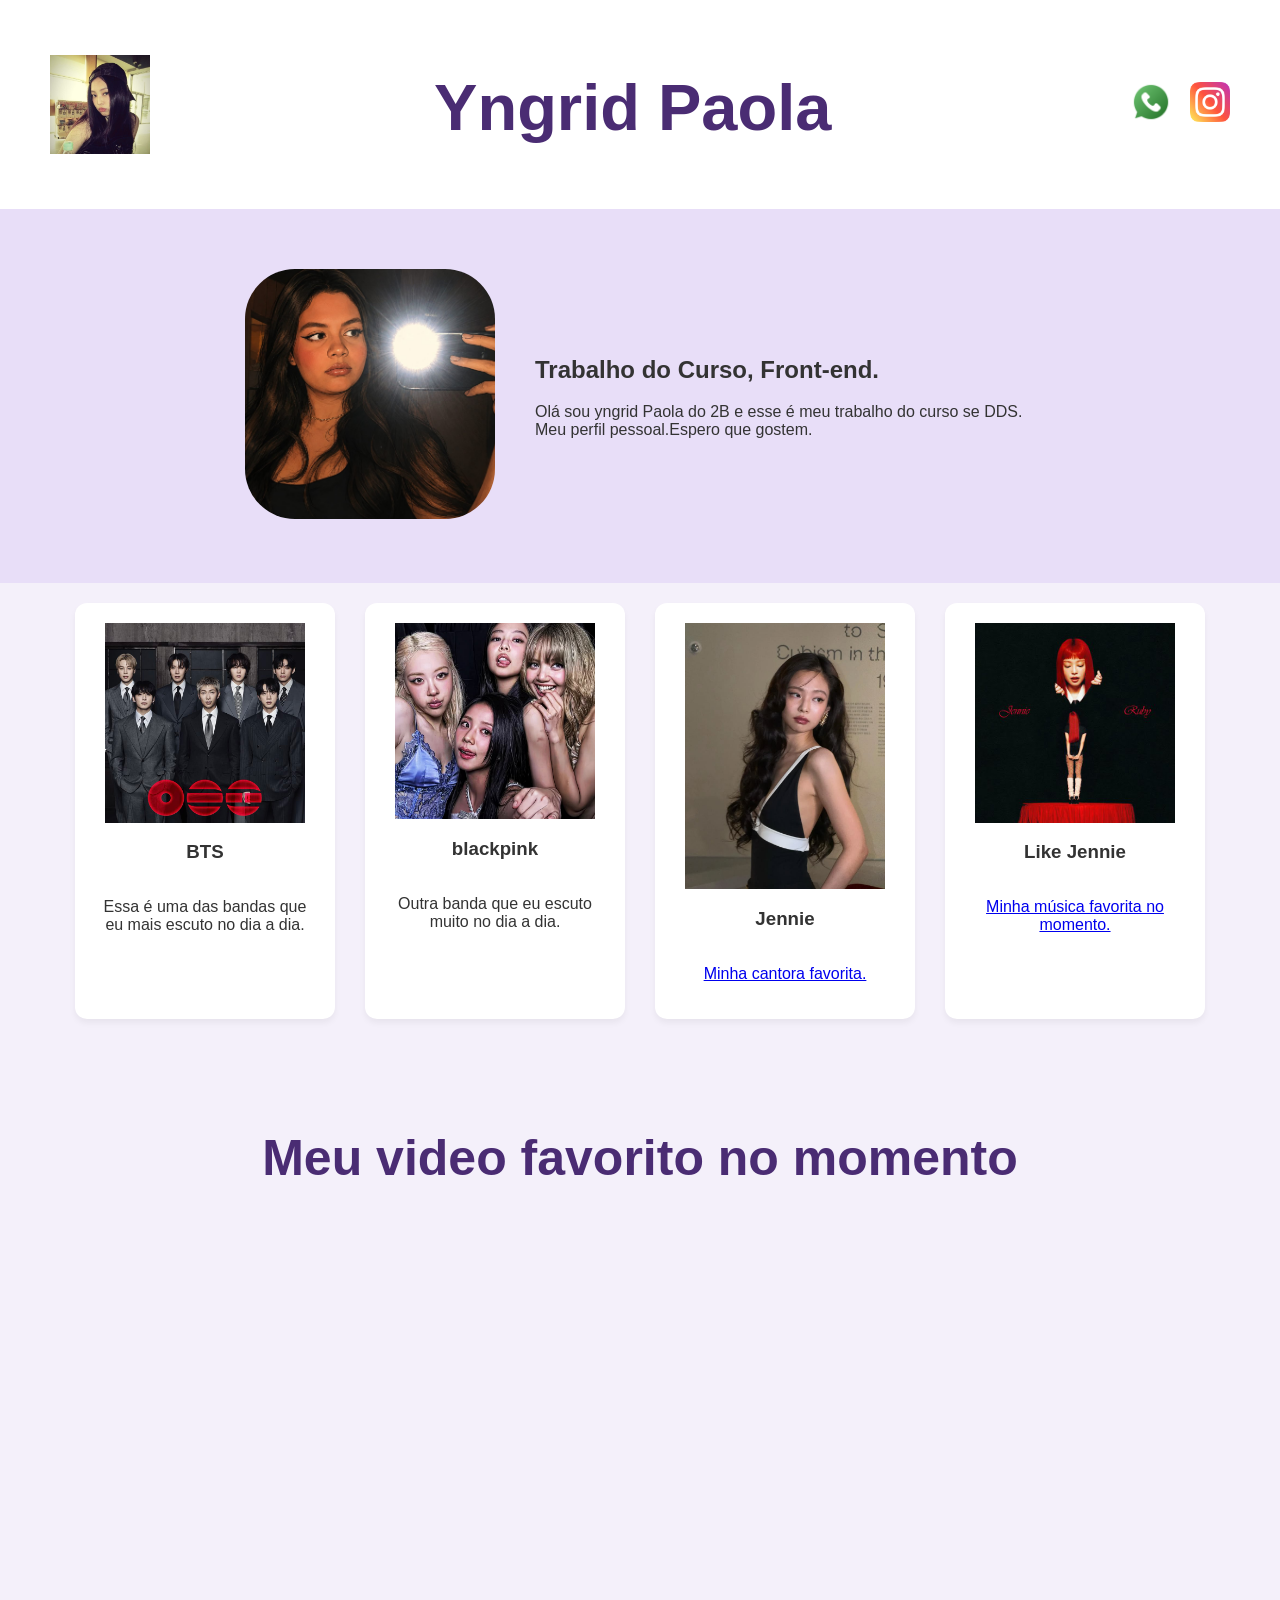
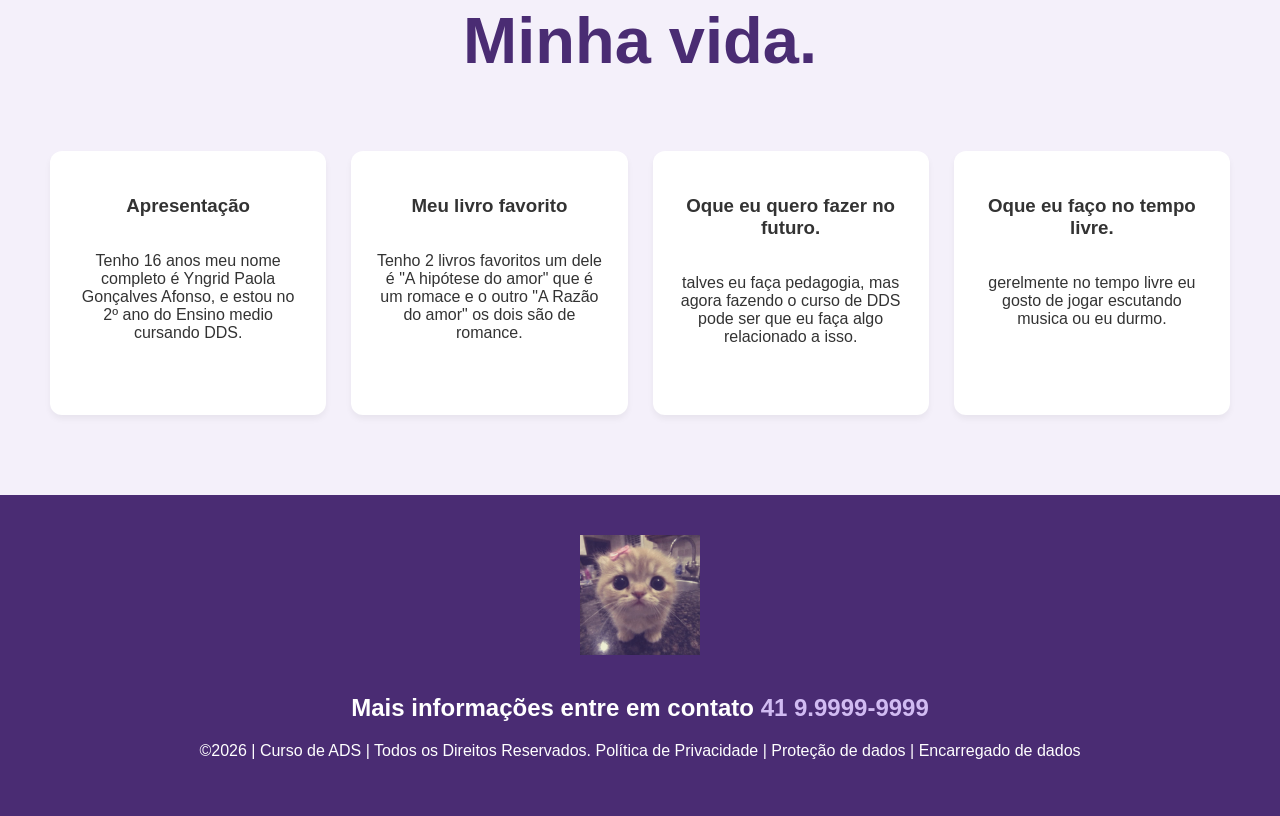
==== index.html @ d9e91f23 "94" ====
<!DOCTYPE html>
<html lang="pt-br">
<head>
<meta charset="UTF-8">
<meta name="viewport" content="width=device-width, initial-scale=1.0">
<title>Home | Nossa Escola</title>
<link rel="stylesheet" href="style.css">
</head>
<body>
<!--header é a parte do cabeçalho do site, é o topo da página-->
<header class="cabecalho-itens">
<img class="cabecalho_imagem" src="ᜊ       ۬  ｡       ∗  💦      𝗷𝗲𝗻𝗻𝗶𝗲   ︕     𐩅.jfif" alt="Logo da Página" style="width: 100px; height: auto;">
<h1 style="font-size: 65px;" class="titulo_site">Yngrid Paola</h1>
<div class="sociais">
<img class="sociais" src="whatsapp.png" alt="Meu whatsapp">
<img class="sociais" src="instagram.png" alt="Meu instagram">
</div>
</header>
<!--Seção banner 1 é a parte do paragrafo 1 da página-->
<!DOCTYPE html>
<html lang="pt-BR">
<head>
  <meta charset="UTF-8">
  <meta name="viewport" content="width=device-width, initial-scale=1.0">
  <title>Banner com Flexbox</title>
 
  
</head>
<body>

  <!-- Início do Banner -->
  <section class="banner1"> 
    
    <!-- Lado Esquerdo: Imagem -->
    <div class="banner-foto-container">
      <img class="foto-pessoal" src="WhatsApp Image 2026-06-09 at 20.03.04 (1).jpeg" alt="Foto pessoal"> 
    </div>
    
    <!-- Lado Direito: Texto -->
    <div class="banner-texto">
      <h2>Trabalho do Curso, Front-end.</h2>
      <p>Olá sou yngrid Paola do 2B e esse é meu trabalho do curso se DDS. Meu perfil pessoal.Espero que gostem.</p>
    </div>

  </section>
  <!-- Fim do Banner -->




<!--Seção estudantes é a parte do paragrafo 2 da página -- "Meninos"-->
<!--altere em "src="estudante_menino_1.png" para src"nome da imagem do menino em
todos abaixo-->
<!--altere em "src="site_school.png" para src"nome da logo em todos abaixo-->
<!--para aumentar os alunos copie a div no edidor que corresponda desde a foto
até os icones abaixo - dúvidas chame o professor-->
<section class="Minhas_músicas">
    <!-- Este container ativa o alinhamento lado a lado -->
    <div class="estudantes_todos"> 
        
        <div class="estudante-div">
            <img src="BTS ARIRANG.jfif" alt="Foto do BTS" style="width: 200px;">
            <h3>BTS</h3>
            <p>Essa é uma das bandas que eu mais escuto no dia a dia.</p> 
        </div>

        <div class="estudante-div">
            <img src="Blackpink ot4 picture 4K (2).jfif" alt="Foto do blackpink" style="width: 200px;">
            <h3>blackpink</h3>
            <p>Outra banda que eu escuto muito no dia a dia.</p>
        </div>

        <div class="estudante-div">
            <img src="BLACKPINK Dreamy Lullabies 🖤 _ 1 Hour Relaxing Instrumental Covers💗 (1).jfif" alt="Foto da jennie" style="width: 200px;">
            <h3>Jennie</h3>
            <a href="https://www.instagram.com/jennierubyjane?utm_source=ig_web_button_share_sheet&igsh=ZDNlZDc0MzIxNw==" target="_blank">
            <p>Minha cantora favorita.</p>
            </a>
        </div>

        <div class="estudante-div">
            <img src="ExtraL.jfif" alt="Foto da música favorita" style="width: 200px;">
            <h3>Like Jennie</h3>
            <a href="https://open.spotify.com/intl-pt/track/0fK7ie6XwGxQTIkpFoWkd1?si=e991d6386d3b49d6" target="_blank">
              <p>Minha música favorita no momento.</p>
              </a>
        </div>

    </div>
</section>

<!--Seção video-->
  <div class="container-video">
      <h3 class="titulo_video"> Meu video favorito no momento</h3>
      <p>
 <iframe width="560" height="315" src="https://www.youtube.com/embed/mvnLt4dLwZQ?si=Fg2loCQ_ZtENifbz" title="YouTube video player" frameborder="0" allow="accelerometer; autoplay; clipboard-write; encrypted-media; gyroscope; picture-in-picture; web-share" referrerpolicy="strict-origin-when-cross-origin" allowfullscreen></iframe>
      </p>
</div>
<section class="essa_sou_eu">
<h1 style="font-size: 65px;" class="titulo_site">Minha vida.</h1>
<p> </p>

<!--Seção estudantes é a parte do paragrafo 3 da página -- "Meninas"-->
<!--altere em "src="estudante_menina_1.png" para src"nome da imagem do menina em
todas abaixo-->
<!--altere em "src="site_school.png" para src"nome da logo em todos abaixo-->
<section class="estudante">
<div class="estudantes_todos">
<div class="estudante-div">
<h3 class="estudante-nome">Apresentação</h3>
<p>Tenho 16 anos meu nome completo é Yngrid Paola Gonçalves Afonso, e estou no 2º ano do Ensino medio cursando DDS.<p></p>
</div>

<div class="estudante-div">
<h3 class="estudante-nome">Meu livro favorito</h3>
<p>Tenho 2 livros favoritos um dele é "A hipótese do amor" que é um romace e o outro "A Razão do amor" os dois são de romance.<p>
</div>

<div class="estudante-div">
<h3 class="estudante-nome">Oque eu quero fazer no futuro.</h3>
<p>talves eu faça pedagogia, mas agora fazendo o curso de DDS pode ser que eu faça algo relacionado a isso.</p>
</div>

<div class="estudante-div">
<h3 class="estudante-nome">Oque eu faço no tempo livre.</h3>
<p> gerelmente no tempo livre eu gosto de jogar escutando musica ou eu durmo.<p>
</div>
</div>
</section>
<!--Seção rodapé é a parte final da paragrafo 3 da página-->
<footer class="escola">
<img class="logo_rodape" src="couquette kitty _3.jfif" alt="Logo da Escola">
<h2 class="escola-título">Mais informações entre em contato<a class="link"

href="https://wa.me/5541999999999"> 41 9.9999-9999 </a></h2>
<p></p>
<p>©2026 | Curso de ADS | Todos os Direitos Reservados.
Política de Privacidade | Proteção de dados | Encarregado de dados</p>
<p> </p>
</footer>
</body>
</html>
---- style.css ----
body {
    font-family: Arial, sans-serif;
    margin: 0;
    padding: 0;
    background-color: #f4f0fa; /* Cor de fundo suave (tom pastel/lilás) */
    color: #333333;
}

/* Cabeçalho */
.cabecalho-itens {
    display: flex;
    justify-content: space-between;
    align-items: center;
    padding: 20px 50px;
    background-color: #ffffff;
    box-shadow: 0 2px 5px rgba(0,0,0,0.1);
}

.sociais img {
    width: 40px;
    height: auto;
    margin-left: 15px;
}

/* 1. Banner Principal (Foto de um lado, texto do outro) */
.banner1 {
    display: flex;
    align-items: center;
    justify-content: center;
    gap: 40px; /* Espaço entre a foto e o texto */
    padding: 60px 50px;
    background-color: #e8def8; /* Fundo ligeiramente diferente para destacar o banner */
}

.foto-pessoal {
    width: 250px;
    height: 250px;
    border-radius: 50px; /* Bordas arredondadas na foto */
    object-fit: cover;
}

.banner-texto {
    max-width: 500px;
}

/* Títulos das Seções */
.titulo_site {
    text-align: center;
    margin-top: 50px;
    color: #4a2c73;
}

/* 2. Seção de Músicas (Um do lado do outro, texto embaixo da foto) */
/* Alinha os blocos (cards) um do lado do outro */
.estudantes_todos {
    display: flex;
    flex-direction: row; 
    flex-wrap: wrap; 
    justify-content: center;
    gap: 30px; 
    padding: 20px;
}

/* Mantém o texto embaixo da imagem dentro de cada bloco */
.estudante-div {
    display: flex;
    flex-direction: column; 
    align-items: center; 
    text-align: center;
    background-color: #ffffff;
    padding: 20px;
    border-radius: 12px;
    width: 220px; 
    box-shadow: 0 4px 6px rgba(0,0,0,0.05);
}

.titulo_video{
    font-family: 'Segoe UI', Tahoma, Geneva, Verdana, sans-serif;
    font-size: 50px;
    font-weight: bold;
    color: #4a2c73;
    text-align: center;
    margin-bottom: 15px;
}

.container-video{
    width: 100%;
    height: auto;
    display: flex;
    flex-direction: column;
    align-items: center;
    justify-content: center;
    margin-top: 40px;
    margin-bottom: 20px;
    max-width: 100%;
}

.estudante-imagem {
    border-radius: 8px;
    height: 200px;
    object-fit: cover;
}

/* 3. Seção Minha Vida (Textos um do lado do outro) */
.essa_sou_eu .estudantes_todos {
    display: flex;
    flex-wrap: wrap;
    justify-content: center;
    gap: 25px;
    padding: 20px 50px;
}

.essa_sou_eu .estudante-div {
    flex: 1;
    min-width: 200px; /* Impede que fiquem esmagados em telas menores */
    max-width: 280px;
    background-color: #ffffff;
    padding: 25px;
    border-radius: 12px;
    box-shadow: 0 4px 6px rgba(0,0,0,0.05);
}

/* Rodapé */
.escola {
    text-align: center;
    padding: 40px 20px;
    margin-top: 60px;
    background-color: #4a2c73;
    color: #ffffff;
}

.escola .link {
    color: #d1bbf2;
    text-decoration: none;
    font-weight: bold;
}

.logo_rodape {
    width: 120px;
    height: auto;
    margin-bottom: 15px;
}
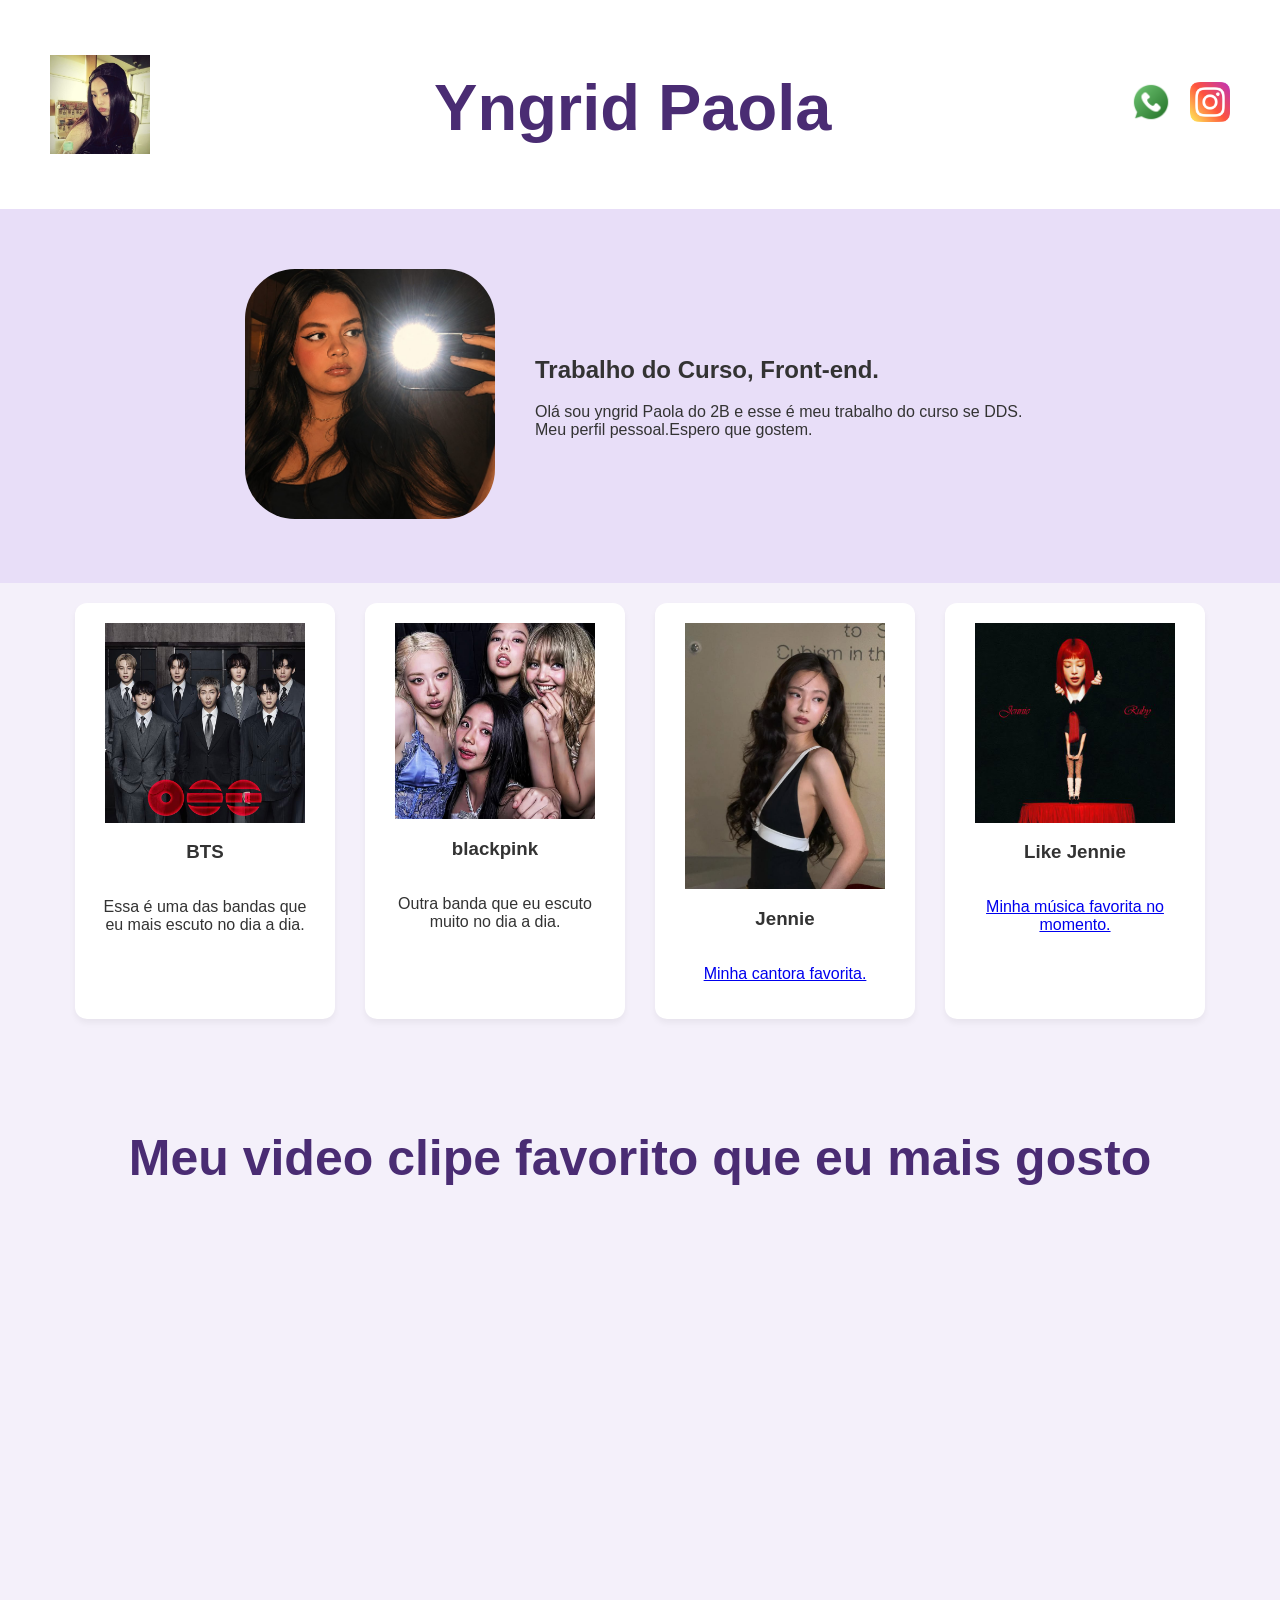
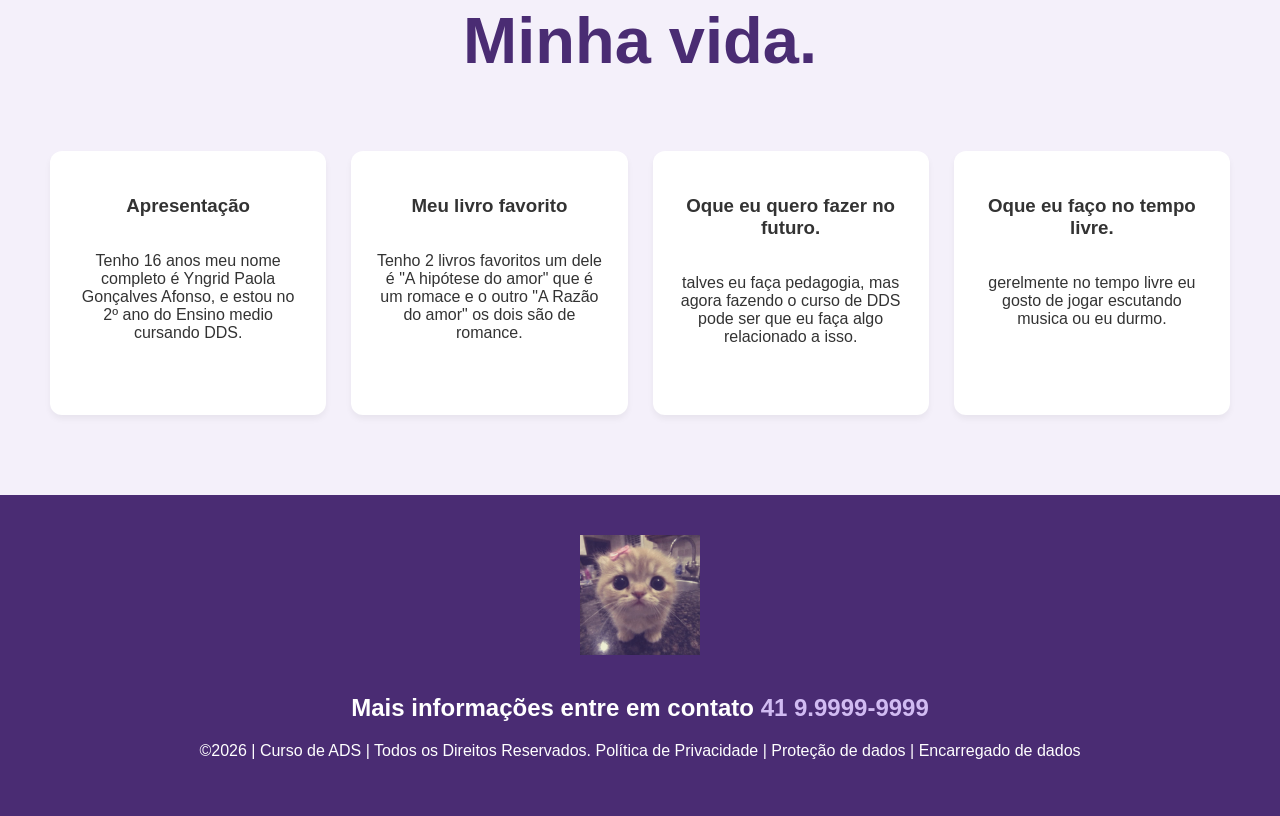
==== commit 0c753814: "115" ====
--- a/index.html
+++ b/index.html
@@ -91,10 +91,9 @@
 
 <!--Seção video-->
   <div class="container-video">
-      <h3 class="titulo_video"> Meu video favorito no momento</h3>
+      <h3 class="titulo_video"> Meu video clipe favorito que eu mais gosto</h3>
       <p>
- <iframe width="560" height="315" src="https://www.youtube.com/embed/mvnLt4dLwZQ?si=Fg2loCQ_ZtENifbz" title="YouTube video player" frameborder="0" allow="accelerometer; autoplay; clipboard-write; encrypted-media; gyroscope; picture-in-picture; web-share" referrerpolicy="strict-origin-when-cross-origin" allowfullscreen></iframe>
-      </p>
+ <iframe width="560" height="315" src="https://www.youtube.com/embed/cXmYNmQ4BuM?si=SLpZwL4LvxXuywJZ" title="YouTube video player" frameborder="0" allow="accelerometer; autoplay; clipboard-write; encrypted-media; gyroscope; picture-in-picture; web-share" referrerpolicy="strict-origin-when-cross-origin" allowfullscreen></iframe>
 </div>
 <section class="essa_sou_eu">
 <h1 style="font-size: 65px;" class="titulo_site">Minha vida.</h1>
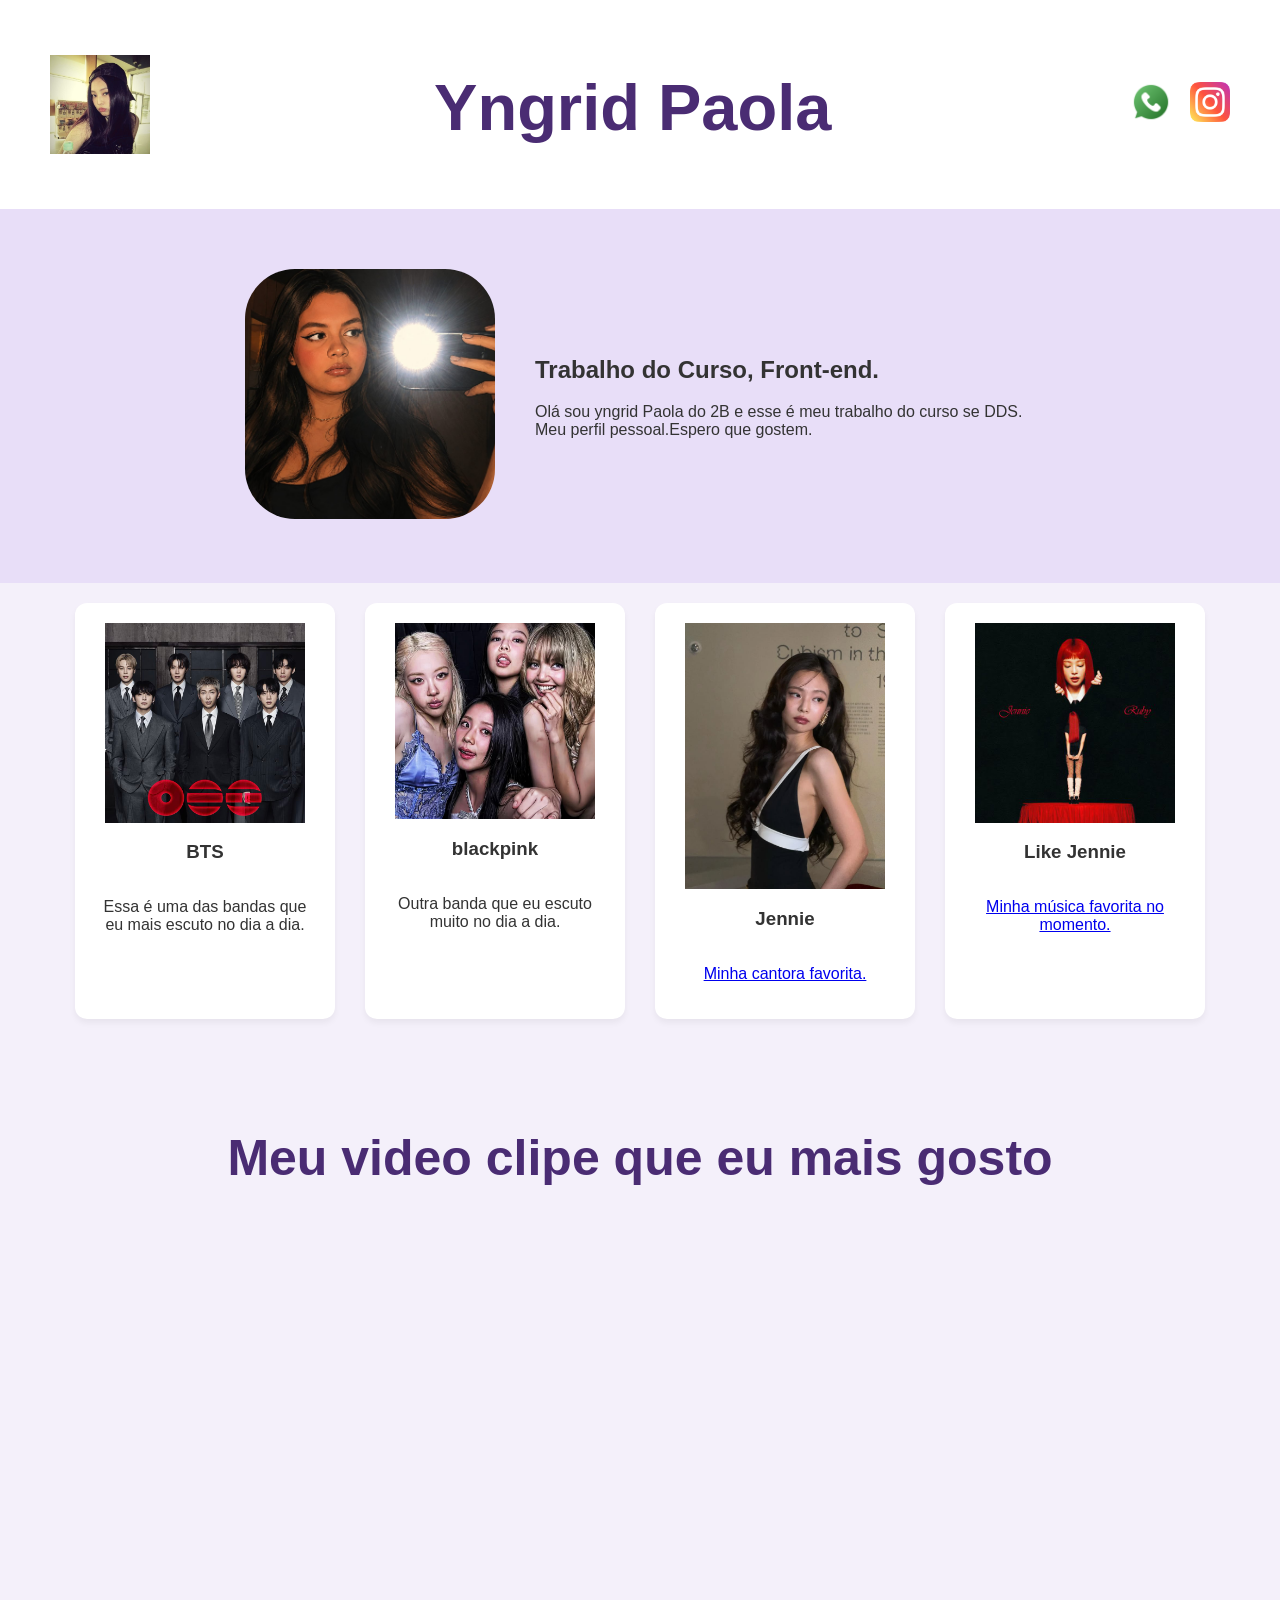
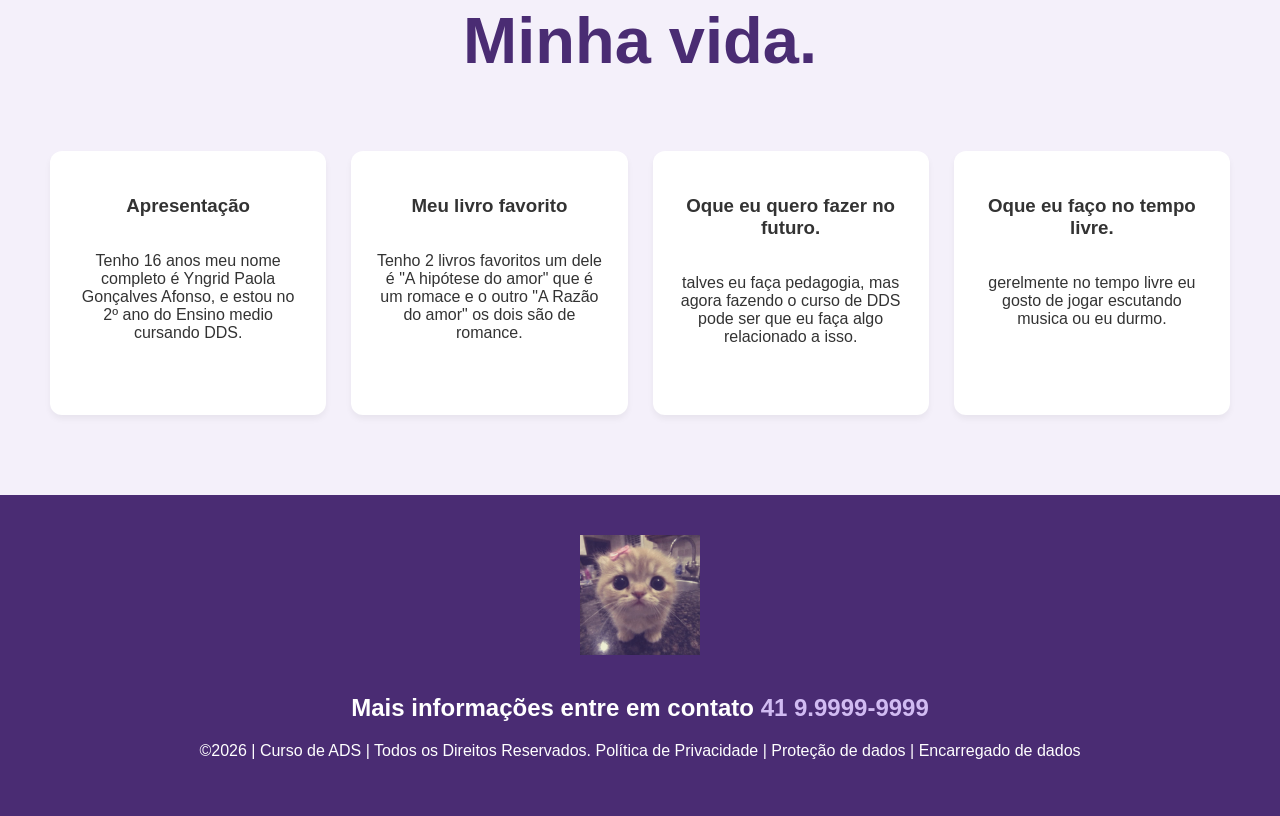
==== commit 2fca1423: "115" ====
--- a/index.html
+++ b/index.html
@@ -91,7 +91,7 @@
 
 <!--Seção video-->
   <div class="container-video">
-      <h3 class="titulo_video"> Meu video clipe favorito que eu mais gosto</h3>
+      <h3 class="titulo_video"> Meu video clipe que eu mais gosto</h3>
       <p>
  <iframe width="560" height="315" src="https://www.youtube.com/embed/cXmYNmQ4BuM?si=SLpZwL4LvxXuywJZ" title="YouTube video player" frameborder="0" allow="accelerometer; autoplay; clipboard-write; encrypted-media; gyroscope; picture-in-picture; web-share" referrerpolicy="strict-origin-when-cross-origin" allowfullscreen></iframe>
 </div>
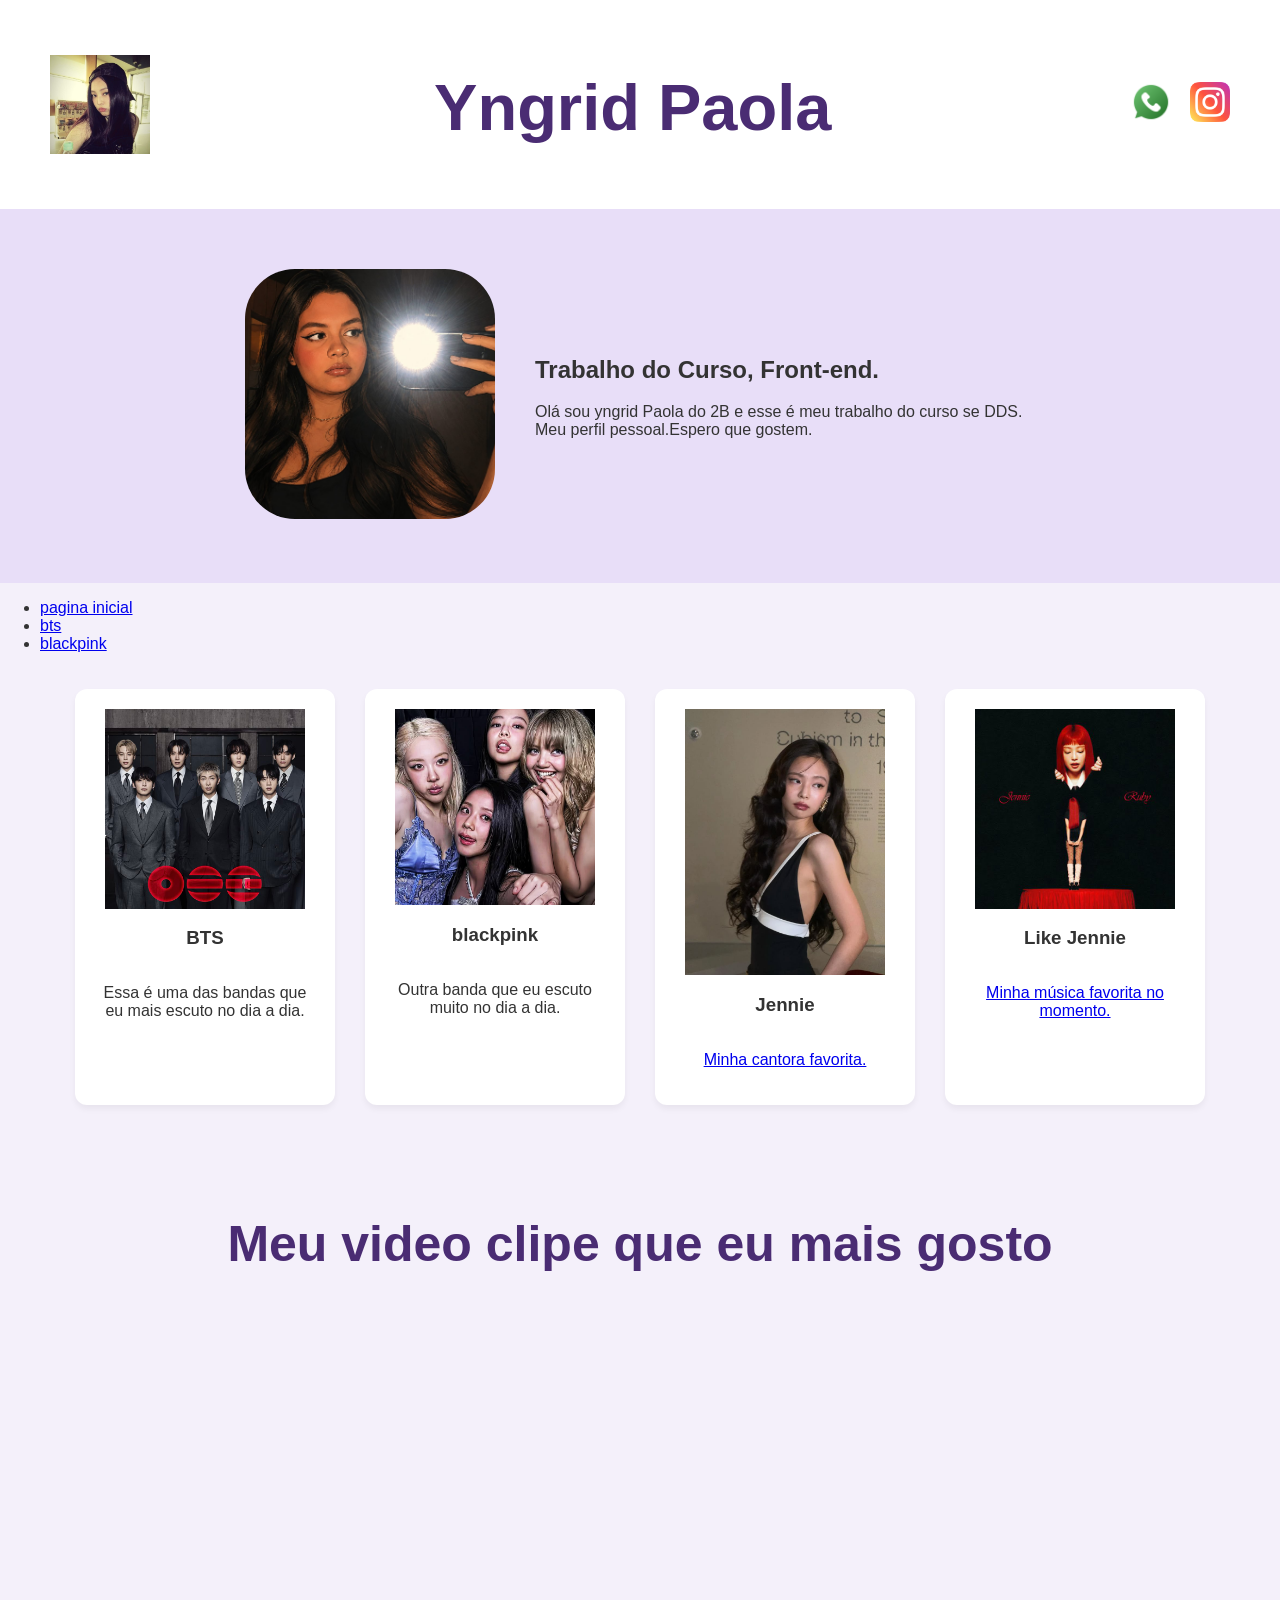
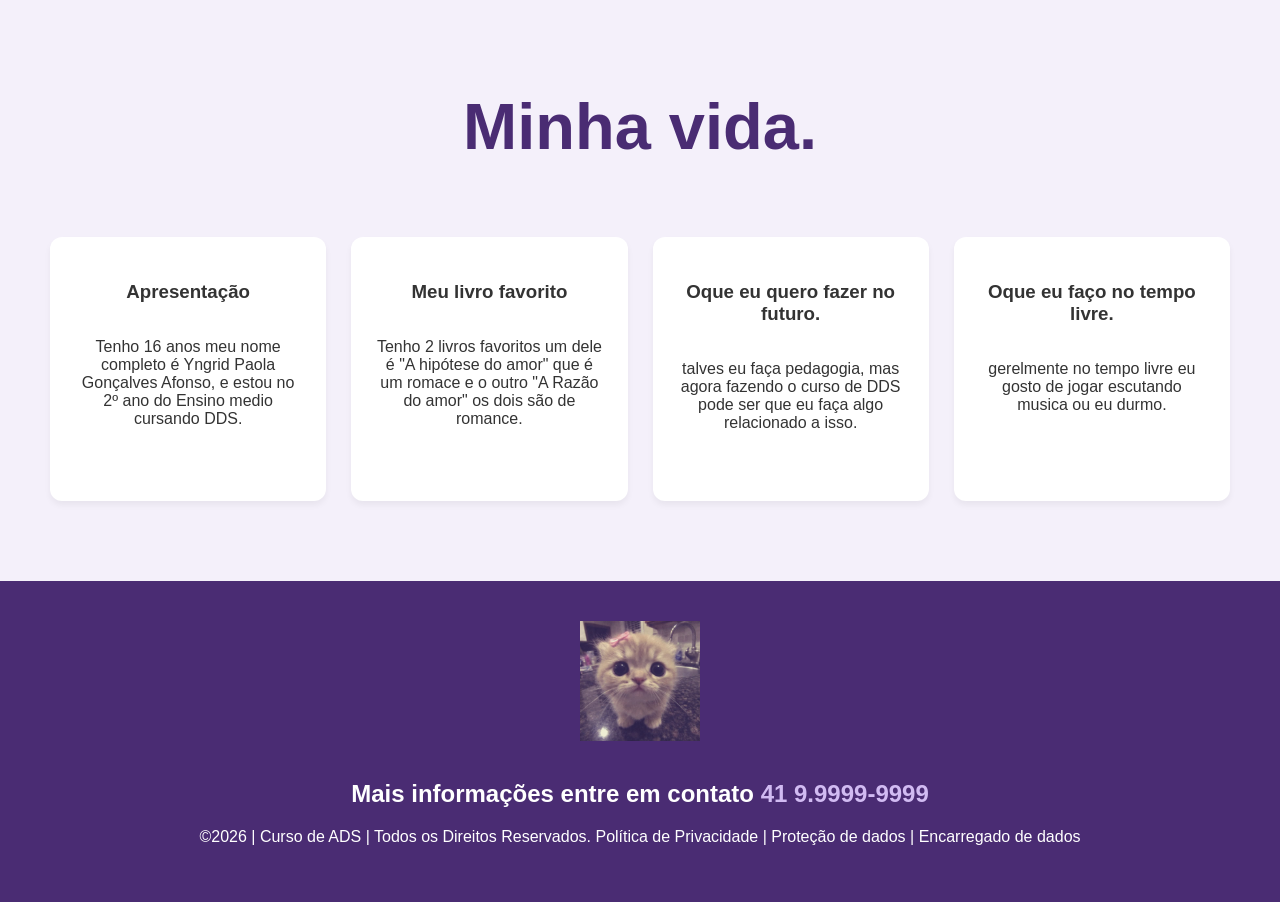
==== commit 6091a250: "03" ====
--- a/index.html
+++ b/index.html
@@ -45,7 +45,14 @@
   </section>
   <!-- Fim do Banner -->
 
-
+<nav class="menu-navegacao">
+  <ul>
+  <li><a href="index.html">pagina inicial</a></li>
+  <li><a href="bts.html">bts</a></li>
+  <li><a href="blackpink.html">blackpink</a></li>
+</ul>
+</nav>
+ 
 
 
 <!--Seção estudantes é a parte do paragrafo 2 da página -- "Meninos"-->
--- a/style.css
+++ b/style.css
@@ -31,6 +31,218 @@
     padding: 60px 50px;
     background-color: #e8def8; /* Fundo ligeiramente diferente para destacar o banner */
 }
+
+.banner2 {
+      margin: 0;
+      padding: 20px;
+      box-sizing: border-box;
+    }
+
+    .banner2 .banner-foto-container {
+      width: 90%;
+      max-width: 1000px;
+      height: 70vh;
+      margin: 0 auto;
+      overflow: hidden;
+      border: 3px solid #333;
+      border-radius: 12px;
+      box-shadow: 0 4px 10px rgba(0, 0, 0, 0.15);
+    }
+
+    .banner2 .foto-pessoal {
+      width: 100%;
+      height: 100%;
+      object-fit: cover;
+      object-position: center;
+      display: block;
+    }
+
+    .conteudo-texto {
+  max-width: 800px; /* Limita a largura para o texto não ficar espalhado demais */
+  margin: 30px auto; /* Dá 30px de espaço acima/abaixo e centraliza na tela */
+  padding: 0 20px; /* Evita que o texto encoste nas bordas em telas de celular */
+  text-align: center; /* Centraliza o texto (opcional, mude para 'left' se preferir alinhado à esquerda) */
+}
+
+.conteudo-texto h3 {
+  font-size: 1.8rem; /* Tamanho do título */
+  margin-bottom: 10px;
+  color: #333;
+}
+
+.conteudo-texto p {
+  font-size: 1.1rem; /* Tamanho de texto agradável para leitura */
+  line-height: 1.6; /* Espaçamento entre as linhas */
+  color: #555;
+}
+
+
+
+
+
+.banner3 {
+      margin: 0;
+      padding: 20px;
+      box-sizing: border-box;
+    }
+
+    .banner3 .banner-foto-container {
+      width: 90%;
+      max-width: 1000px;
+      height: 70vh;
+      margin: 0 auto;
+      overflow: hidden;
+      border: 3px solid #333;
+      border-radius: 12px;
+      box-shadow: 0 4px 10px rgba(0, 0, 0, 0.15);
+    }
+
+    .banner3 .foto-pessoal {
+      width: 100%;
+      height: 100%;
+      object-fit: cover;
+      object-position: center;
+      display: block;
+    }
+
+    .conteudo-texto {
+  max-width: 800px; /* Limita a largura para o texto não ficar espalhado demais */
+  margin: 30px auto; /* Dá 30px de espaço acima/abaixo e centraliza na tela */
+  padding: 0 20px; /* Evita que o texto encoste nas bordas em telas de celular */
+  text-align: center; /* Centraliza o texto (opcional, mude para 'left' se preferir alinhado à esquerda) */
+}
+
+.conteudo-texto h3 {
+  font-size: 1.8rem; /* Tamanho do título */
+  margin-bottom: 10px;
+  color: #333;
+}
+
+.conteudo-texto p {
+  font-size: 1.1rem; /* Tamanho de texto agradável para leitura */
+  line-height: 1.6; /* Espaçamento entre as linhas */
+  color: #555;
+}
+
+
+.apresentacao_bts {
+  padding: 20px;
+  max-width: 1200px;
+  margin: 0 auto;
+  min-height: 100vh; /* Faz a seção ocupar a altura inteira da tela */
+  display: flex;
+  flex-direction: column;
+  justify-content: center; /* Centraliza na vertical */
+  align-items: center; /* Centraliza na horizontal */
+}
+
+/* Cria a grade de 2 colunas */
+.apresentacao_bts .estudantes-grid {
+  display: grid;
+  grid-template-columns: 1fr 1fr;
+  gap: 20px;
+}
+
+/* Estilo do cartão de cada bloco */
+.apresentacao_bts .estudante-div {
+  display: flex;
+  align-items: center;
+  gap: 15px;
+  padding: 15px;
+  border: 2px solid #333;
+  border-radius: 10px;
+  background-color: #fff;
+}
+
+/* Ajuste das imagens */
+.apresentacao_bts .estudante-img {
+  width: 150px;  /* Aumentado de 100px para 150px */
+  height: 150px; /* Aumentado de 100px para 150px */
+  object-fit: cover;
+  border-radius: 8px;
+  flex-shrink: 0; /* Garante que a imagem não seja esmagada pelo texto */
+}
+
+/* Ajuste dos textos */
+.apresentacao_bts .estudante-texto {
+  flex: 1;
+}
+
+.apresentacao_bts .estudante-nome {
+  margin: 0 0 8px 0;
+  font-size: 1.1rem;
+}
+
+.apresentacao_bts .estudante-div p {
+  margin: 0;
+  font-size: 0.95rem;
+  line-height: 1.4;
+}
+
+/* Faz o 7º bloco ocupar o centro na parte de baixo */
+.apresentacao_bts .bloco-inferior {
+  grid-column: 1 / -1;
+  max-width: 600px;
+  margin: 0 auto;
+  width: 100%;
+}
+
+/* Container principal: centraliza tudo no meio da tela */
+.apresentacao_blackpink {
+  padding: 20px;
+  max-width: 1200px;
+  margin: 0 auto;
+  min-height: 100vh;
+  display: flex;
+  justify-content: center;
+  align-items: center;
+  box-sizing: border-box;
+}
+
+/* Grade de 2 colunas */
+.apresentacao_blackpink .estudantes-grid {
+  display: grid;
+  grid-template-columns: 1fr 1fr;
+  gap: 20px;
+  width: 100%;
+}
+
+/* Estilo do cartão de cada bloco */
+.apresentacao_blackpink .estudante-div {
+  display: flex;
+  align-items: center;
+  gap: 15px;
+  padding: 15px;
+  border: 2px solid #333;
+  border-radius: 10px;
+  background-color: #fff;
+}
+
+/* Ajuste da imagem (lado esquerdo) */
+.apresentacao_blackpink .estudante-img {
+  width: 140px;
+  height: 140px;
+  object-fit: cover;
+  border-radius: 8px;
+  flex-shrink: 0;
+}
+
+/* Ajuste do texto (lado direito) */
+.apresentacao_blackpink .estudante-texto {
+  flex: 1;
+}
+
+.apresentacao_blackpink .estudante-nome {
+  margin: 0 0 8px 0;
+  font-size: 1.1rem;
+}
+
+.apresentacao_blackpink .estudante-div p {
+  margin: 0;
+  font-size: 0.95rem;
+  line-height: 1.4;
+}
+
 
 .foto-pessoal {
     width: 250px;
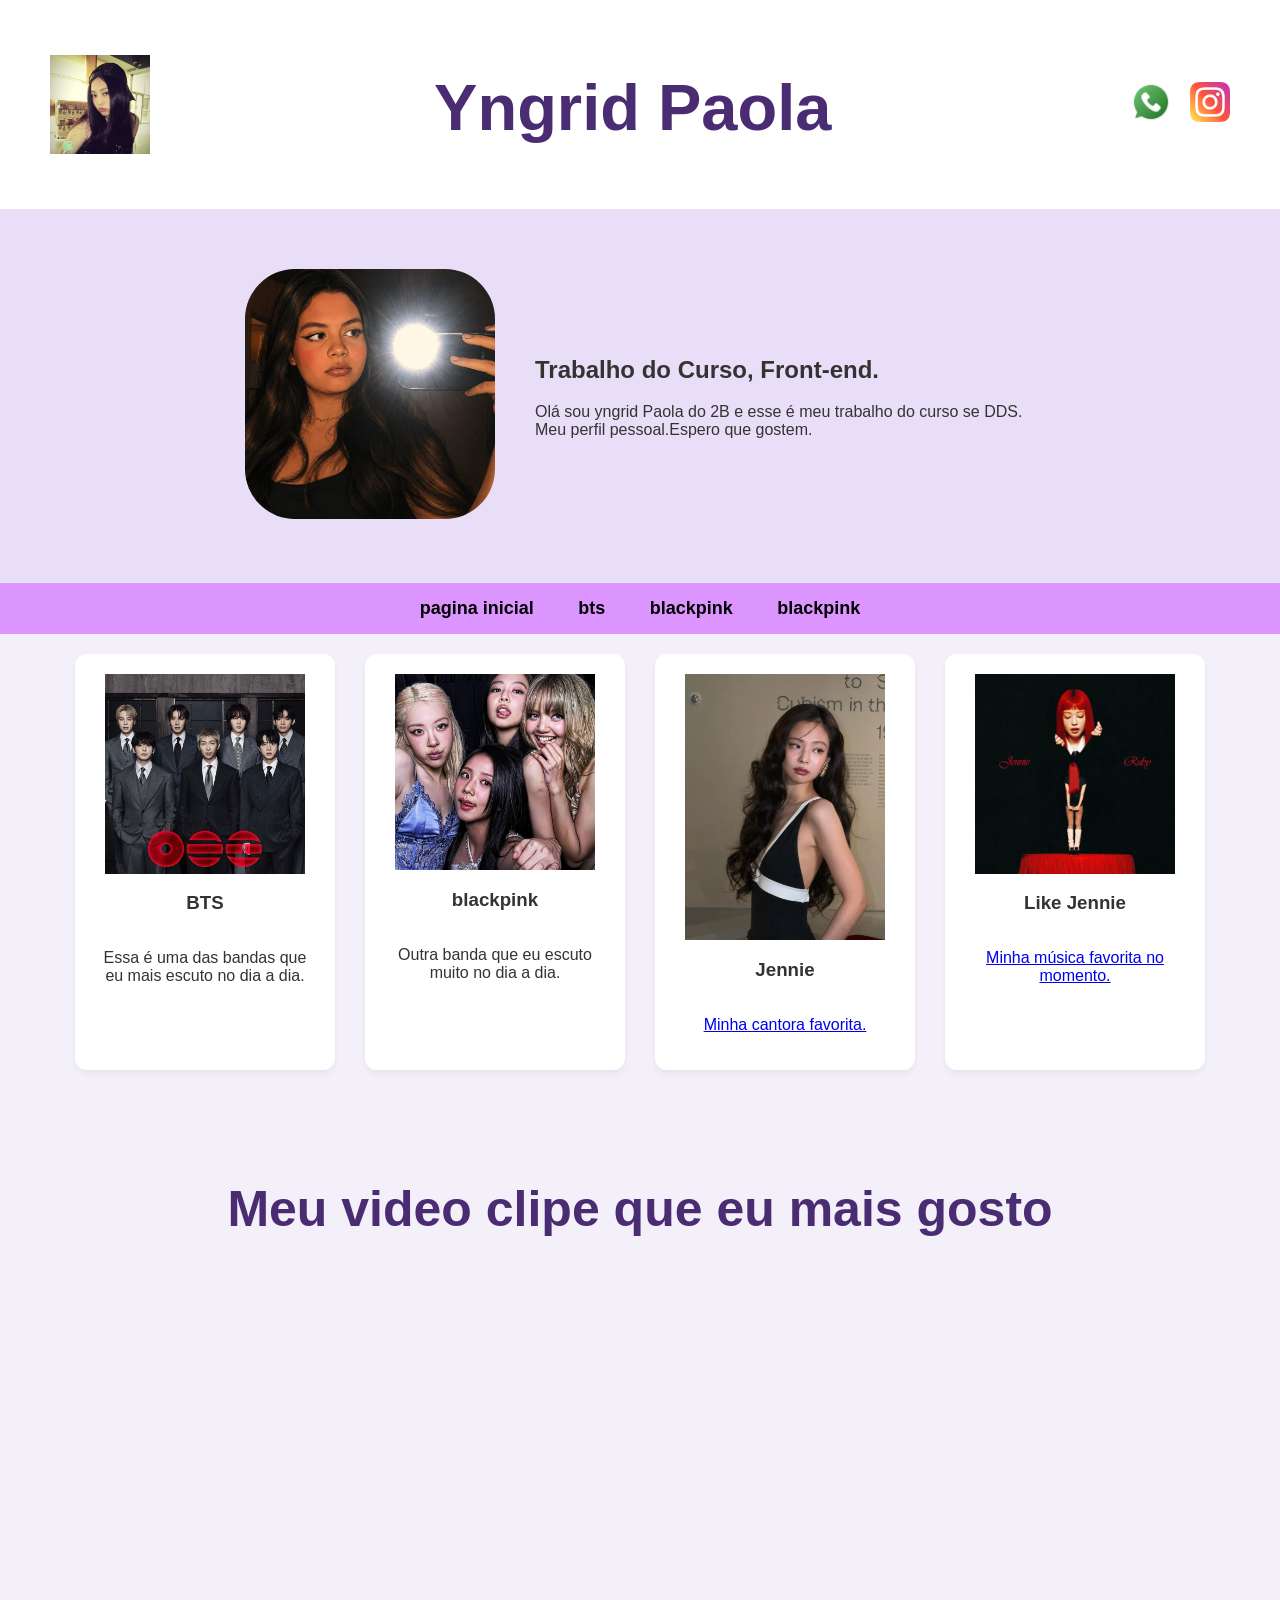
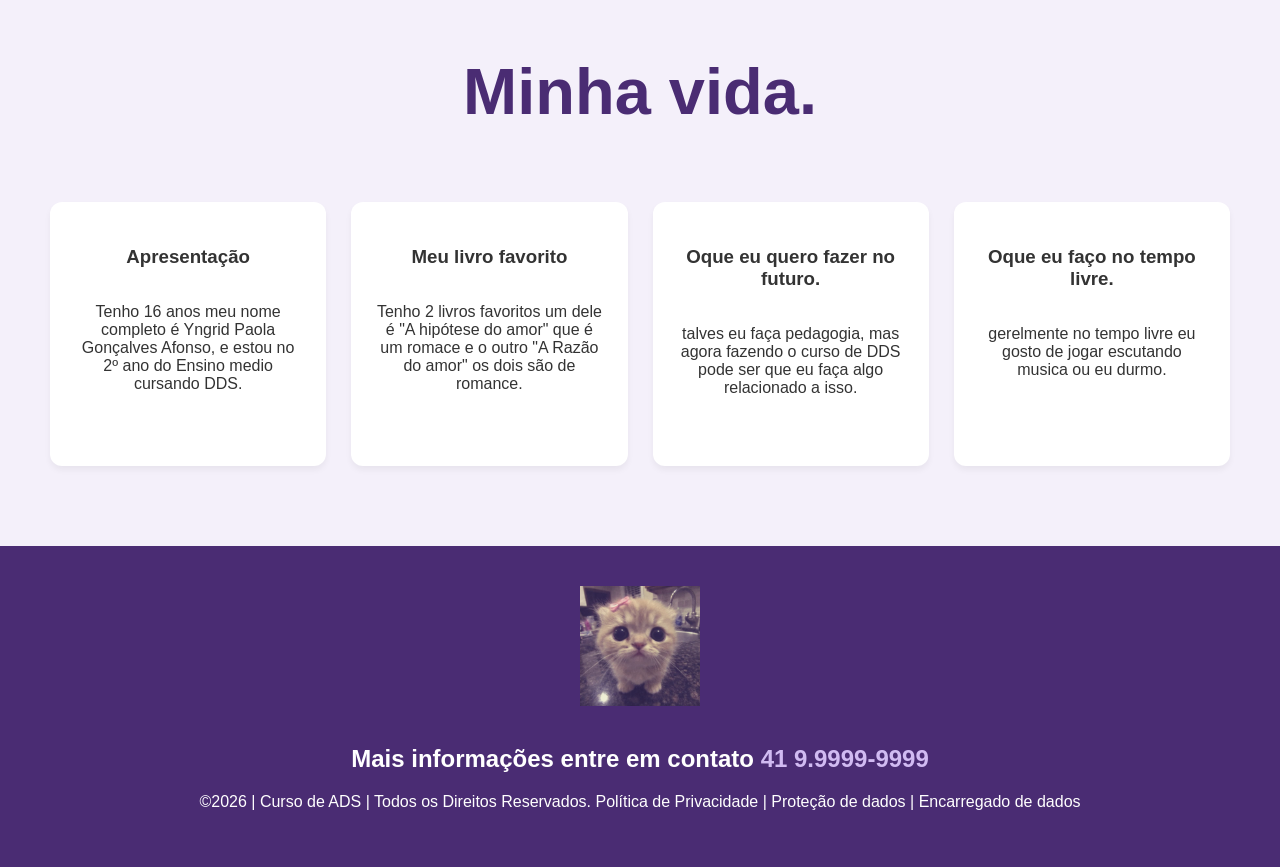
==== commit 1253abd7: "01" ====
--- a/index.html
+++ b/index.html
@@ -50,6 +50,7 @@
   <li><a href="index.html">pagina inicial</a></li>
   <li><a href="bts.html">bts</a></li>
   <li><a href="blackpink.html">blackpink</a></li>
+  <li><a href="jogo.html">blackpink</a></li>
 </ul>
 </nav>
  
--- a/style.css
+++ b/style.css
@@ -22,6 +22,34 @@
     margin-left: 15px;
 }
 
+.menu-navegacao {
+    background-color: #DC95FF;
+    padding: 15px;
+    text-align: center;
+}
+
+.menu-navegacao ul {
+    list-style: none;
+    margin: 0;
+    padding: 0;
+}
+
+.menu-navegacao li {
+    display: inline-block;
+    margin: 0 20px;
+}
+
+.menu-navegacao a {
+    color: rgb(0, 0, 0);
+    text-decoration: none;
+    font-size: 18px;
+    font-weight: bold;
+    transition: 0.3s;
+}
+
+.menu-navegacao a:hover {
+    color: #fffde9;
+}
 /* 1. Banner Principal (Foto de um lado, texto do outro) */
 .banner1 {
     display: flex;
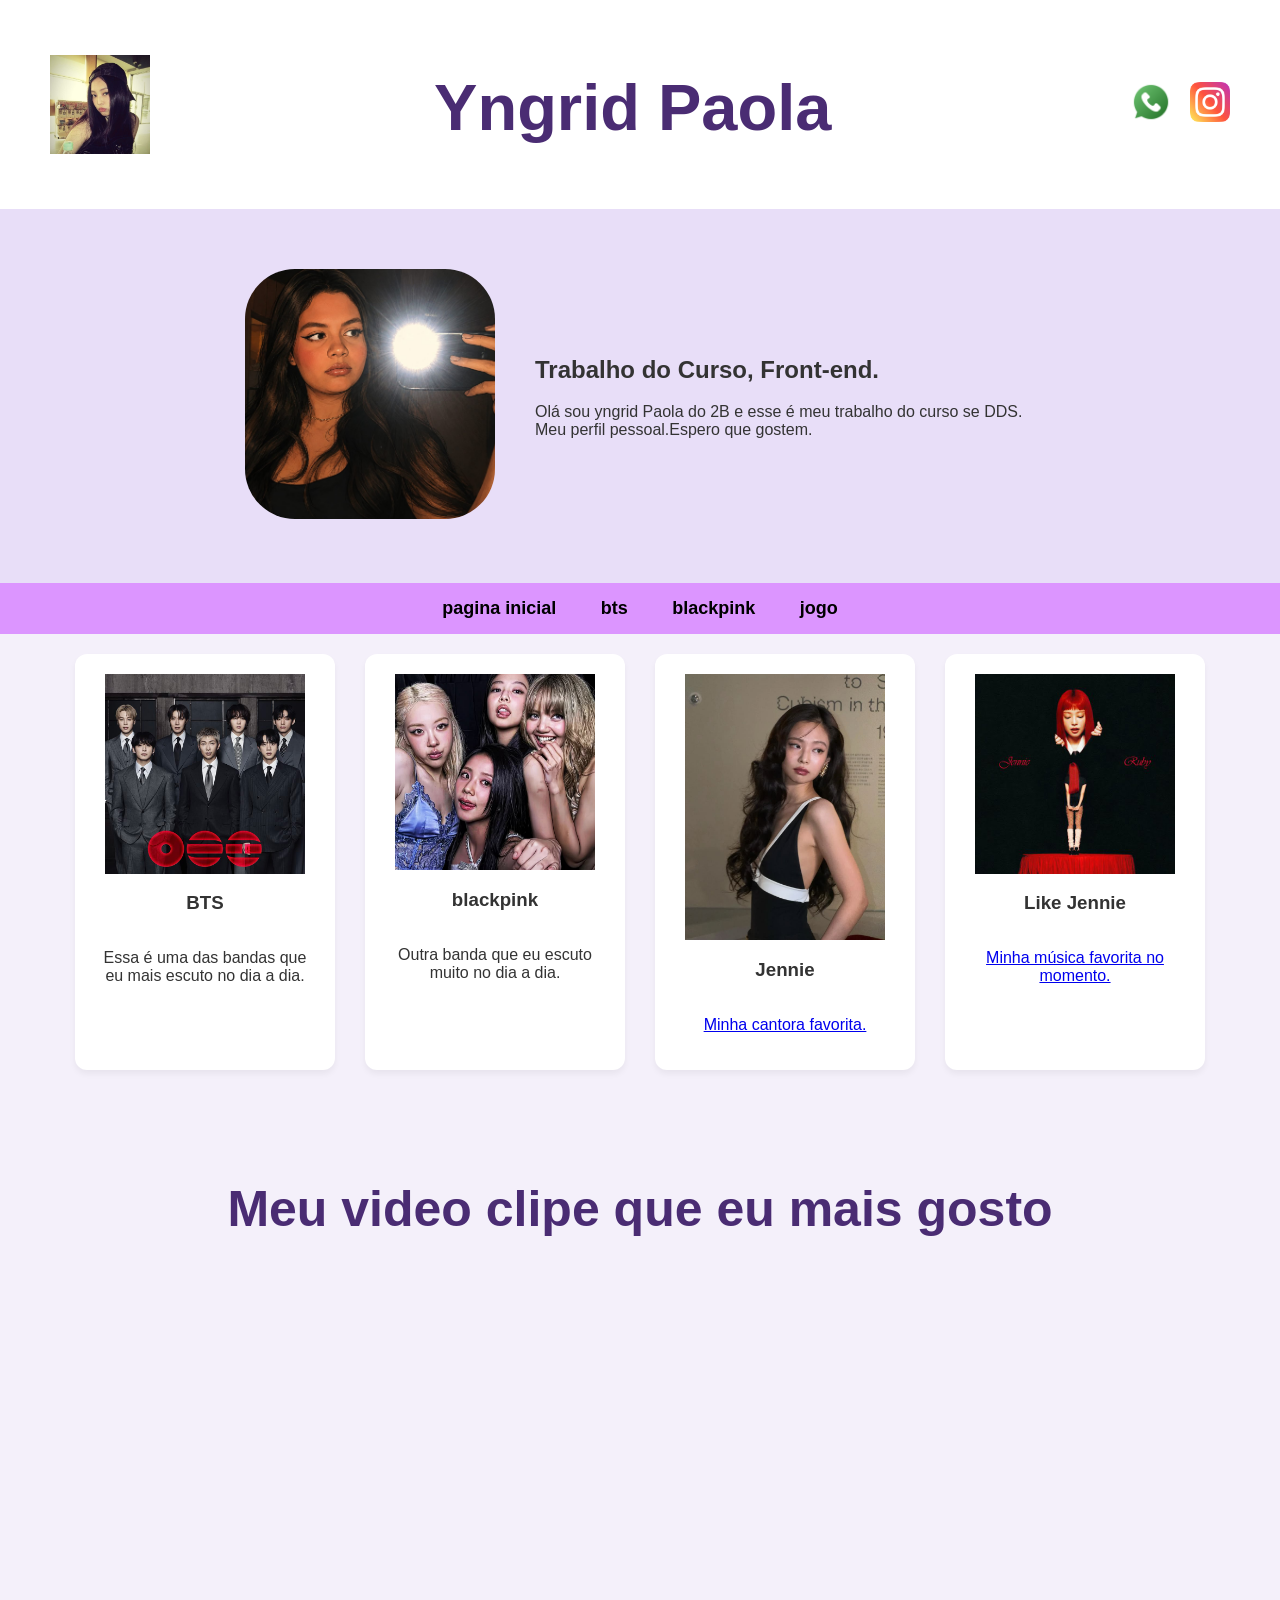
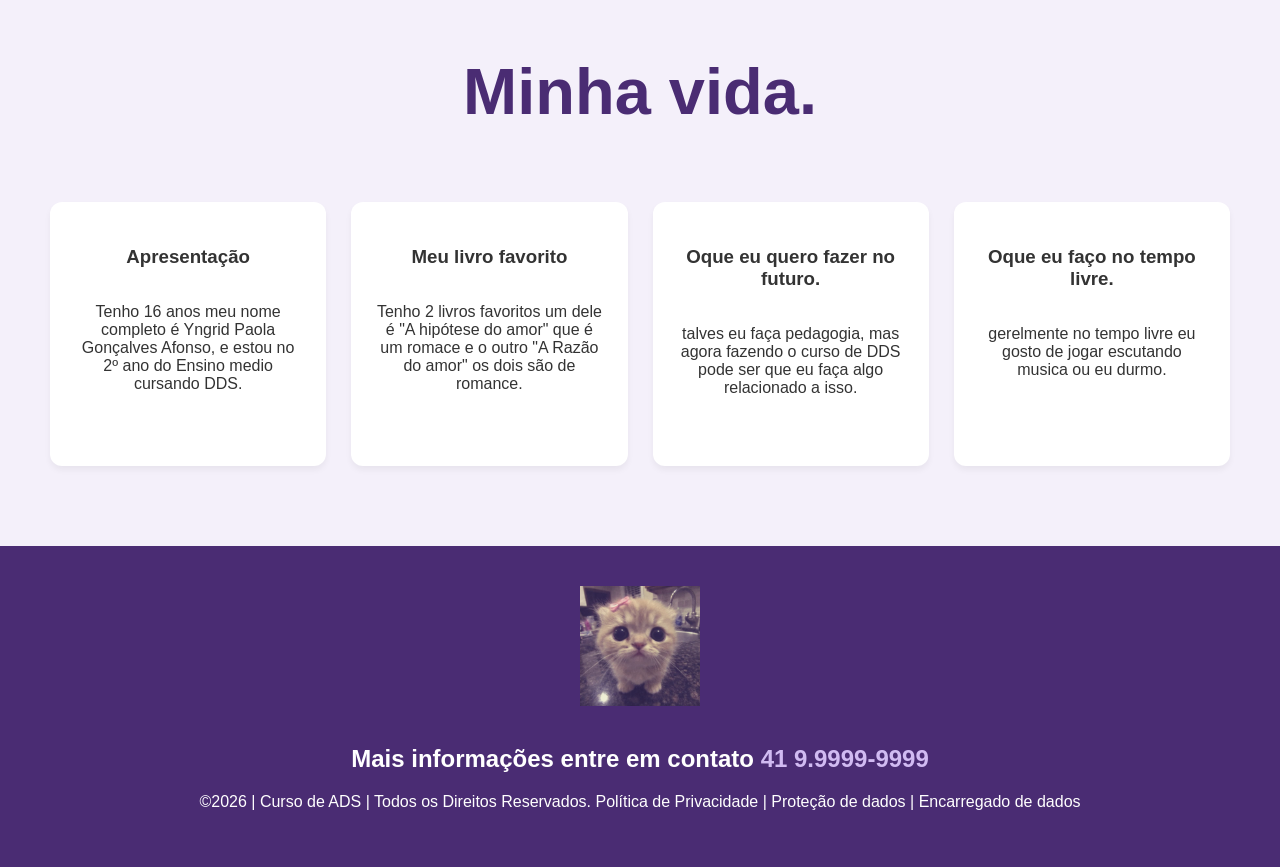
==== commit a58316c2: "02" ====
--- a/index.html
+++ b/index.html
@@ -50,7 +50,7 @@
   <li><a href="index.html">pagina inicial</a></li>
   <li><a href="bts.html">bts</a></li>
   <li><a href="blackpink.html">blackpink</a></li>
-  <li><a href="jogo.html">blackpink</a></li>
+  <li><a href="jogo.html">jogo</a></li>
 </ul>
 </nav>
  
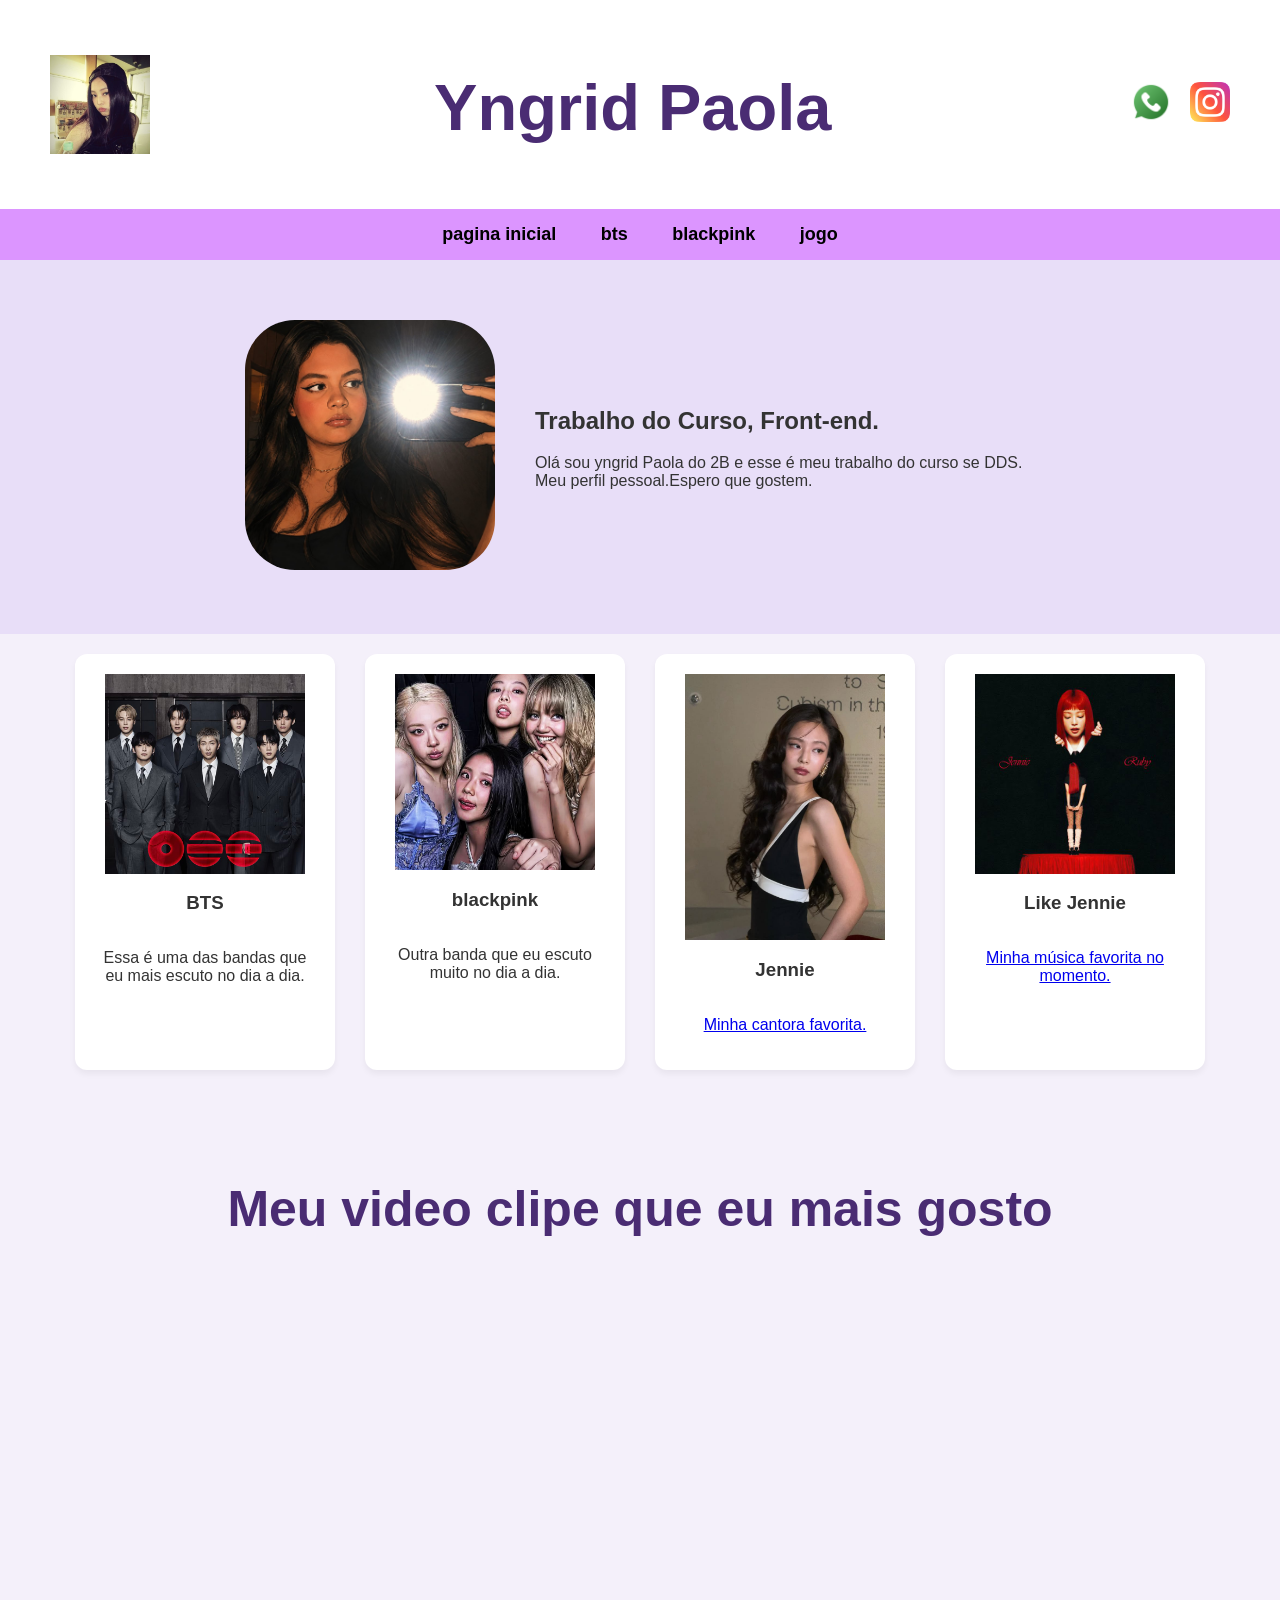
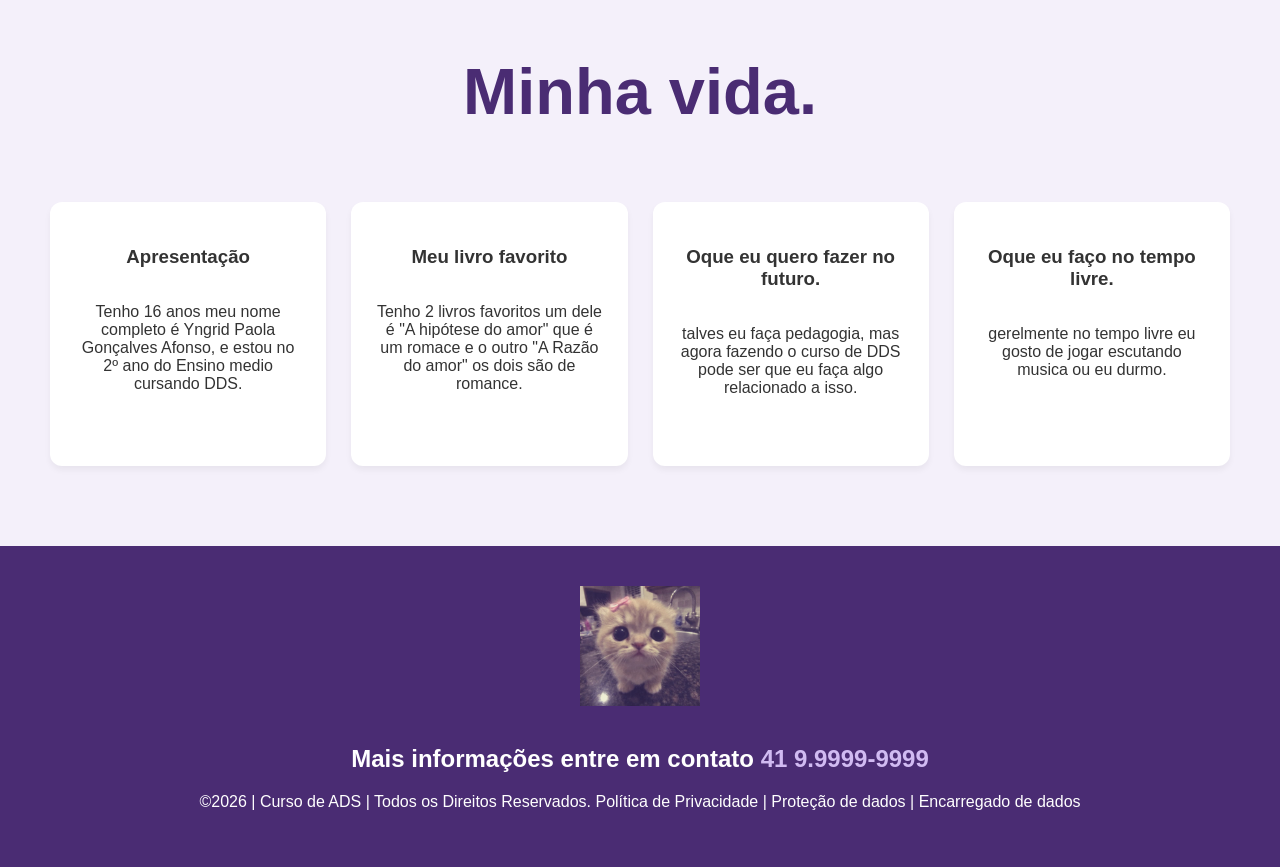
==== commit 38216f11: "21" ====
--- a/index.html
+++ b/index.html
@@ -16,6 +16,17 @@
 <img class="sociais" src="instagram.png" alt="Meu instagram">
 </div>
 </header>
+
+
+<nav class="menu-navegacao">
+  <ul>
+  <li><a href="index.html">pagina inicial</a></li>
+  <li><a href="bts.html">bts</a></li>
+  <li><a href="blackpink.html">blackpink</a></li>
+  <li><a href="jogo.html">jogo</a></li>
+</ul>
+</nav>
+
 <!--Seção banner 1 é a parte do paragrafo 1 da página-->
 <!DOCTYPE html>
 <html lang="pt-BR">
@@ -45,14 +56,7 @@
   </section>
   <!-- Fim do Banner -->
 
-<nav class="menu-navegacao">
-  <ul>
-  <li><a href="index.html">pagina inicial</a></li>
-  <li><a href="bts.html">bts</a></li>
-  <li><a href="blackpink.html">blackpink</a></li>
-  <li><a href="jogo.html">jogo</a></li>
-</ul>
-</nav>
+
  
 
 
--- a/style.css
+++ b/style.css
@@ -380,3 +380,161 @@
     height: auto;
     margin-bottom: 15px;
 }
+
+
+
+
+/* Centralização e container da seção do jogo */
+.game-section-container {
+  display: flex;
+  justify-content: center;
+  align-items: center;
+  width: 100%;
+  min-height: 600px;
+  background-color: #000000;
+  padding: 40px 20px;
+  box-sizing: border-box;
+}
+
+#escape-game-project-root {
+  width: 100%;
+  max-width: 950px;
+}
+
+#escape-game-container {
+  font-family: 'Segoe UI', Tahoma, Geneva, Verdana, sans-serif;
+  background-color: #1a1a1a;
+  color: #e0e0e0;
+  width: 100%;
+  display: flex;
+  flex-direction: column;
+  box-sizing: border-box;
+  padding: 20px;
+  position: relative;
+  border-radius: 8px;
+  box-shadow: 0 10px 30px rgba(0, 0, 0, 0.7);
+}
+
+#escape-game-container * { 
+  box-sizing: border-box; 
+}
+
+.game-header {
+  display: flex;
+  justify-content: space-between;
+  align-items: center;
+  border-bottom: 2px solid #333;
+  padding-bottom: 10px;
+  margin-bottom: 20px;
+}
+
+.game-title { margin: 0; color: #ff5722; font-size: 24px; }
+
+.fullscreen-btn {
+  background-color: #333;
+  color: #fff;
+  border: 1px solid #555;
+  padding: 8px 15px;
+  cursor: pointer;
+  border-radius: 4px;
+  transition: background 0.2s;
+}
+.fullscreen-btn:hover { background-color: #444; }
+
+.game-body {
+  display: flex;
+  gap: 20px;
+  min-height: 400px;
+}
+
+.room-view {
+  flex: 2;
+  background-color: #262626;
+  border: 2px solid #3d3d3d;
+  border-radius: 8px;
+  padding: 20px;
+  display: flex;
+  flex-direction: column;
+  justify-content: space-between;
+}
+
+.room-description { font-size: 18px; line-height: 1.6; margin-bottom: 20px; }
+.interaction-zone { display: flex; flex-direction: column; gap: 10px; }
+
+.action-btn {
+  background-color: #ff5722;
+  color: white;
+  border: none;
+  padding: 12px;
+  font-size: 16px;
+  cursor: pointer;
+  border-radius: 4px;
+  text-align: left;
+  transition: background 0.2s;
+}
+.action-btn:hover { background-color: #e64a19; }
+
+.input-group { display: flex; gap: 10px; margin-top: 10px; }
+.code-input {
+  flex: 1;
+  padding: 10px;
+  font-size: 16px;
+  border: 1px solid #555;
+  background: #333;
+  color: white;
+  border-radius: 4px;
+}
+
+.submit-btn {
+  background-color: #4caf50;
+  color: white;
+  border: none;
+  padding: 10px 20px;
+  cursor: pointer;
+  border-radius: 4px;
+}
+.submit-btn:hover { background-color: #388e3c; }
+
+.sidebar {
+  flex: 1;
+  background-color: #222;
+  border: 2px solid #333;
+  border-radius: 8px;
+  padding: 15px;
+  display: flex;
+  flex-direction: column;
+}
+
+.sidebar h3 { margin-top: 0; color: #ff9800; border-bottom: 1px solid #444; padding-bottom: 5px; font-size: 16px; }
+
+.inventory-list { list-style: none; padding: 0; margin: 0; display: flex; flex-wrap: wrap; gap: 8px; }
+.inventory-item {
+  background: #333;
+  padding: 8px 12px;
+  border-radius: 4px;
+  font-size: 14px;
+  border: 1px solid #555;
+}
+.inventory-item-empty { color: #666; font-style: italic; }
+
+.history-wrapper {
+  margin-top: auto;
+  display: flex;
+  flex-direction: column;
+  height: 220px;
+}
+
+.game-log {
+  flex: 1;
+  background: #111;
+  padding: 10px;
+  border-radius: 4px;
+  font-family: monospace;
+  font-size: 13px;
+  overflow-y: auto;
+  color: #888;
+  line-height: 1.4;
+}
+
+.system-msg { color: #00e676; }
+.error-msg { color: #ff5252; }
